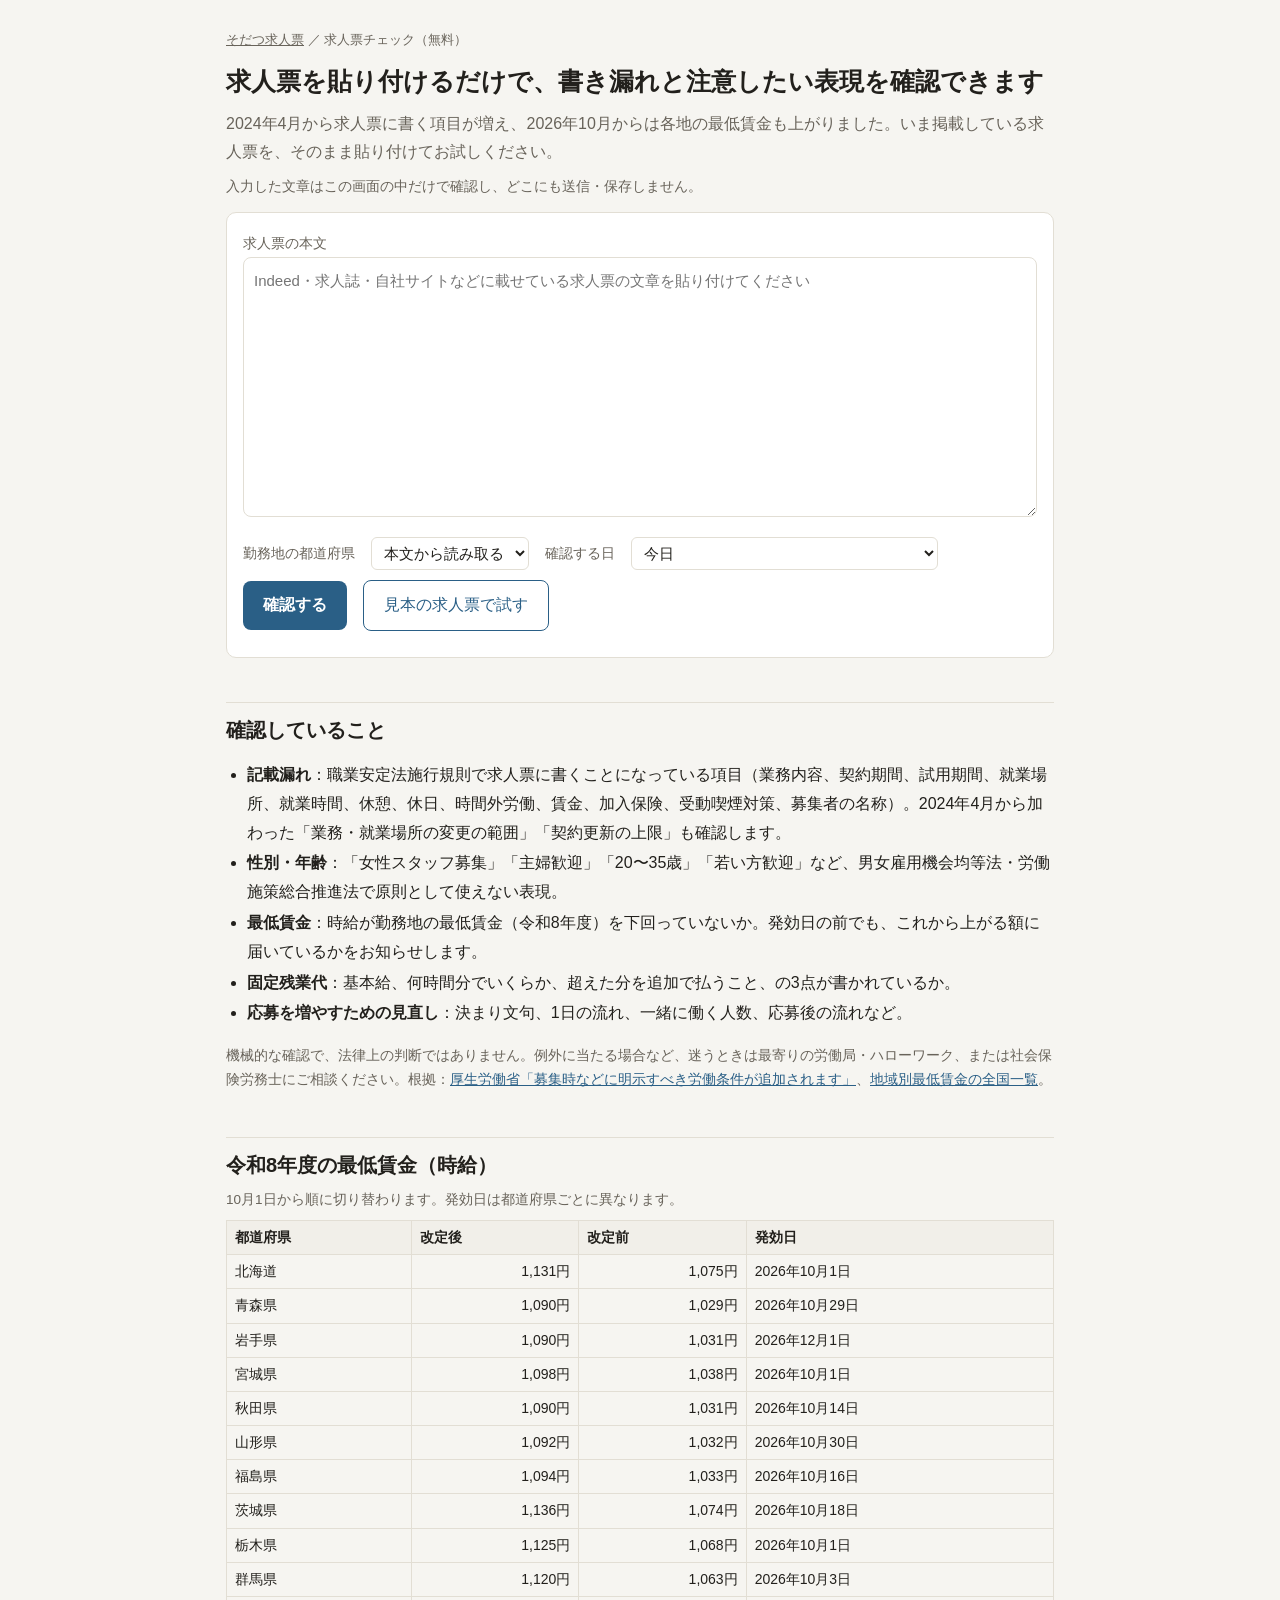
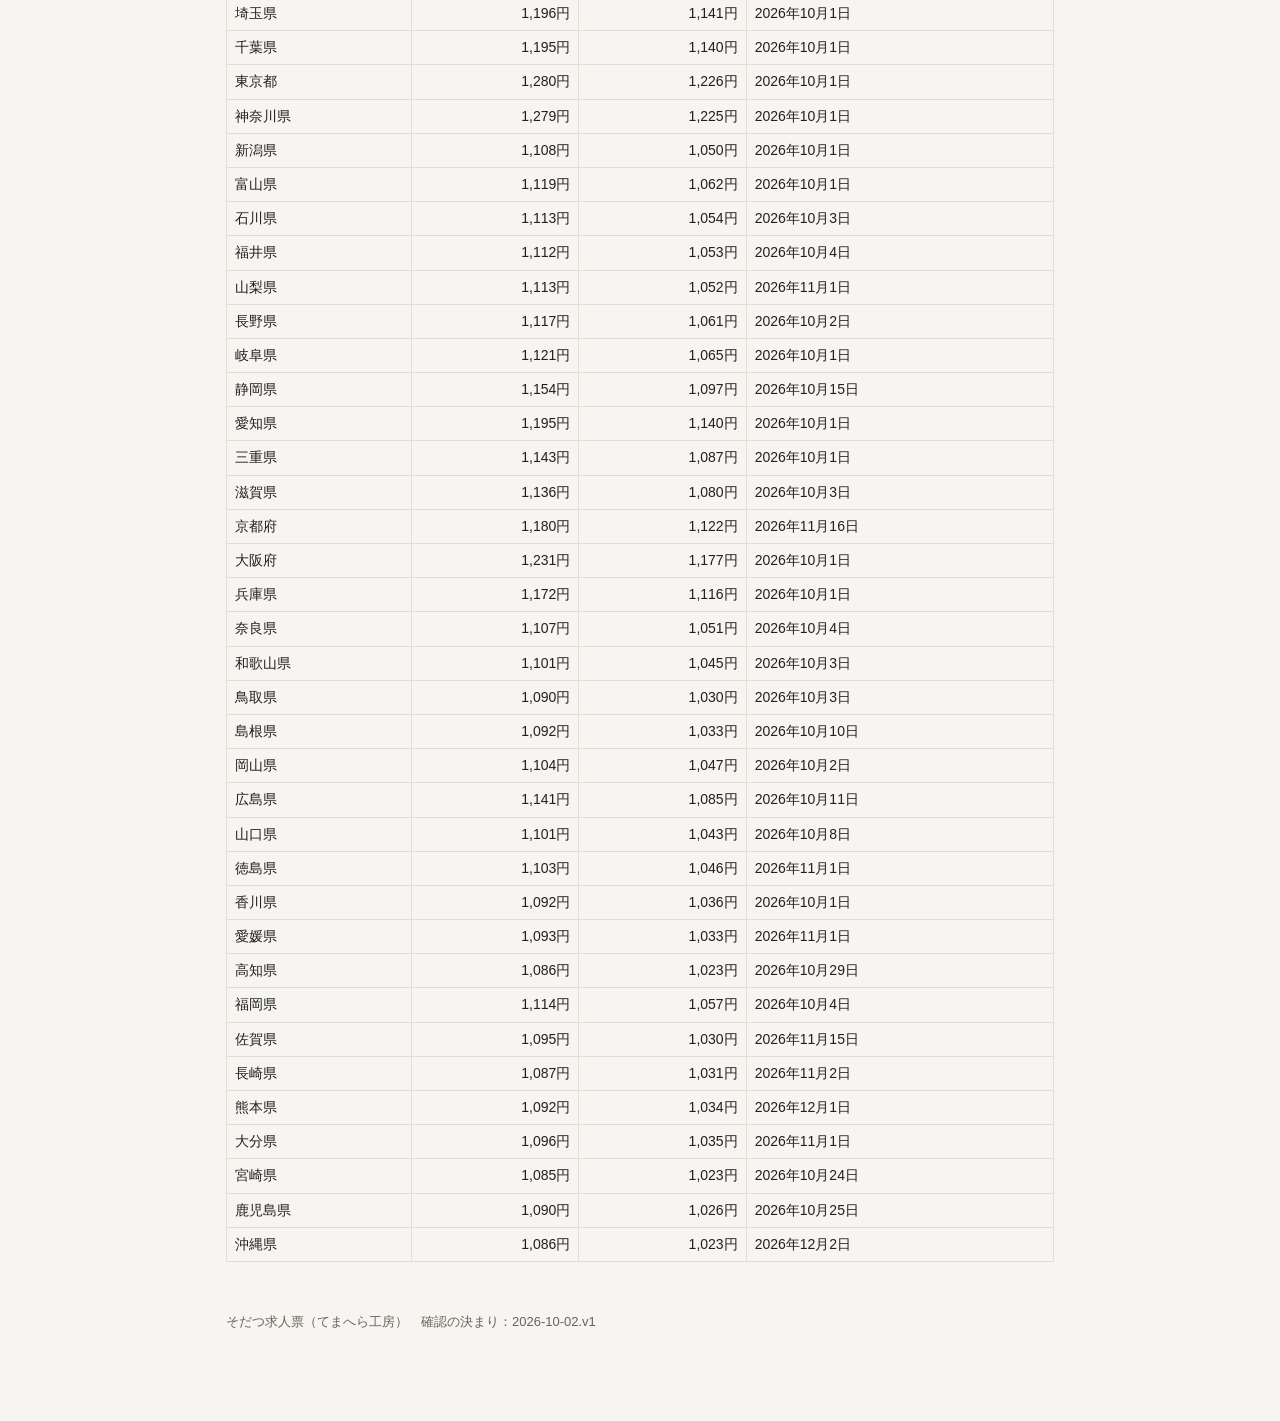
==== kyujin/check/index.html @ 01db684e "そだつ求人票（求人票の作成サービスと無料の求人票チェック）を追加 Co-Authored-By: Claude Opus 5.5 <noreply@anthropic.com>" ====
<!doctype html>
<html lang="ja">
<head>
<meta charset="utf-8">
<meta name="viewport" content="width=device-width,initial-scale=1">
<title>求人票チェック（無料）｜書き漏れ・NG表現・最低賃金</title>
<meta name="description" content="求人票を貼り付けるだけで、2024年4月から必要になった記載事項の漏れ、性別・年齢を限定する表現、2026年10月からの最低賃金を確認できます。入力した文章は送信されません。">
<link rel="stylesheet" href="../style.css">
</head>
<body>
<main>
<header class="top"><a href="../">そだつ求人票</a> ／ 求人票チェック（無料）</header>
<h1>求人票を貼り付けるだけで、書き漏れと注意したい表現を確認できます</h1>
<p class="lead">2024年4月から求人票に書く項目が増え、2026年10月からは各地の最低賃金も上がりました。いま掲載している求人票を、そのまま貼り付けてお試しください。</p>
<p class="muted">入力した文章はこの画面の中だけで確認し、どこにも送信・保存しません。</p>

<div class="card">
<label for="txt">求人票の本文</label>
<textarea id="txt" placeholder="Indeed・求人誌・自社サイトなどに載せている求人票の文章を貼り付けてください"></textarea>
<div class="row">
<label for="pref">勤務地の都道府県</label>
<select id="pref"><option value="">本文から読み取る</option></select>
<label for="date">確認する日</label>
<select id="date"></select>
</div>
<div class="row">
<button class="btn" id="go">確認する</button>
<button class="btn sub" id="sample">見本の求人票で試す</button>
</div>
</div>

<section id="result" hidden>
<div class="counts">
<div class="c-law"><b id="n-law">0</b>違反のおそれ</div>
<div class="c-missing"><b id="n-missing">0</b>記載漏れ</div>
<div class="c-hint"><b id="n-hint">0</b>見直しのヒント</div>
</div>
<p class="muted" id="pref-note"></p>
<div id="list"></div>
<div class="cta">
<p><b>直した求人票の作成もお受けしています</b></p>
<p>質問にお答えいただくだけで、記載事項をそろえた求人票をお作りします。掲載後は応募の数を伺いながら、毎月の見直しも承ります。</p>
<p><a class="btn" href="../#order">サービスの内容を見る</a></p>
</div>
</section>

<h2>確認していること</h2>
<ul>
<li><b>記載漏れ</b>：職業安定法施行規則で求人票に書くことになっている項目（業務内容、契約期間、試用期間、就業場所、就業時間、休憩、休日、時間外労働、賃金、加入保険、受動喫煙対策、募集者の名称）。2024年4月から加わった「業務・就業場所の変更の範囲」「契約更新の上限」も確認します。</li>
<li><b>性別・年齢</b>：「女性スタッフ募集」「主婦歓迎」「20〜35歳」「若い方歓迎」など、男女雇用機会均等法・労働施策総合推進法で原則として使えない表現。</li>
<li><b>最低賃金</b>：時給が勤務地の最低賃金（令和8年度）を下回っていないか。発効日の前でも、これから上がる額に届いているかをお知らせします。</li>
<li><b>固定残業代</b>：基本給、何時間分でいくらか、超えた分を追加で払うこと、の3点が書かれているか。</li>
<li><b>応募を増やすための見直し</b>：決まり文句、1日の流れ、一緒に働く人数、応募後の流れなど。</li>
</ul>
<p class="muted">機械的な確認で、法律上の判断ではありません。例外に当たる場合など、迷うときは最寄りの労働局・ハローワーク、または社会保険労務士にご相談ください。根拠：<a href="https://www.mhlw.go.jp/content/001114110.pdf" rel="noopener">厚生労働省「募集時などに明示すべき労働条件が追加されます」</a>、<a href="https://www.mhlw.go.jp/stf/seisakunitsuite/bunya/koyou_roudou/roudoukijun/minimumichiran/" rel="noopener">地域別最低賃金の全国一覧</a>。</p>

<h2>令和8年度の最低賃金（時給）</h2>
<p class="muted">10月1日から順に切り替わります。発効日は都道府県ごとに異なります。</p>
<div class="scroll"><table id="mw"><thead><tr><th>都道府県</th><th>改定後</th><th>改定前</th><th>発効日</th></tr></thead><tbody></tbody></table></div>

<footer>
<p>そだつ求人票（てまへら工房）　確認の決まり：2026-10-02.v1</p>
</footer>
</main>

<script src="../assets/minwage.js"></script>
<script src="../assets/check.js"></script>
<script>
(function () {
  'use strict';
  var $ = function (id) { return document.getElementById(id); };
  var SAMPLE = '★ホールスタッフ急募★\n女性スタッフ募集！20〜35歳くらいの方歓迎です。\nアットホームな職場で、誰でもできる簡単なお仕事です。\n\n給与：時給1,226円〜1,500円（研修中は時給1,200円）\n勤務地：東京都世田谷区（駅から徒歩3分）\n勤務時間：10:00〜15:00 シフト制\n休日：週2日〜\n未経験歓迎！主婦歓迎！\n';
  var NAMES = {law: '違反のおそれ', missing: '記載漏れ', hint: '見直しのヒント'};

  KyujinMinWage.prefs().forEach(function (p) {
    var o = document.createElement('option'); o.value = p; o.textContent = p; $('pref').appendChild(o);
  });
  var today = new Date(), iso = function (d) { return d.getFullYear() + '-' + ('0' + (d.getMonth() + 1)).slice(-2) + '-' + ('0' + d.getDate()).slice(-2); };
  [['今日', iso(today)], ['2026年12月2日（全都道府県の改定後）', '2026-12-02']].forEach(function (x) {
    var o = document.createElement('option'); o.value = x[1]; o.textContent = x[0]; $('date').appendChild(o);
  });

  function el(tag, cls, text) { var e = document.createElement(tag); if (cls) e.className = cls; if (text) e.textContent = text; return e; }

  function run() {
    var r = KyujinCheck.check($('txt').value, {pref: $('pref').value || null, date: $('date').value});
    $('result').hidden = false;
    ['law', 'missing', 'hint'].forEach(function (k) { $('n-' + k).textContent = r.counts[k]; });
    $('pref-note').textContent = r.prefs.length ? '勤務地：' + r.prefs.join('・') + ' として確認しました。' : '勤務地の都道府県が分からないため、最低賃金は確認していません（上で選べます）。';
    var list = $('list'); list.textContent = '';
    if (!r.findings.length) { list.appendChild(el('p', '', '気になる点は見つかりませんでした。')); }
    ['law', 'missing', 'hint'].forEach(function (lv) {
      var fs = r.findings.filter(function (f) { return f.level === lv; });
      if (!fs.length) return;
      list.appendChild(el('div', 'group-title', NAMES[lv] + '（' + fs.length + '件）'));
      fs.forEach(function (f) {
        var box = el('div', 'f ' + lv);
        box.appendChild(el('div', 't', f.title));
        if (f.where) box.appendChild(el('div', 'w', f.where));
        box.appendChild(el('div', 'd', f.detail));
        box.appendChild(el('div', 'x', f.fix));
        list.appendChild(box);
      });
    });
    $('result').scrollIntoView({behavior: 'smooth', block: 'start'});
  }

  $('go').addEventListener('click', run);
  $('sample').addEventListener('click', function () { $('txt').value = SAMPLE; run(); });

  var tb = document.querySelector('#mw tbody');
  KyujinMinWage.prefs().forEach(function (p) {
    var before = KyujinMinWage.at(p, '2000-01-01'), tr = document.createElement('tr');
    var d = before.nextDate.split('-');
    [p, before.next.toLocaleString('ja-JP') + '円', before.current.toLocaleString('ja-JP') + '円', d[0] + '年' + (+d[1]) + '月' + (+d[2]) + '日'].forEach(function (v, i) {
      var td = el('td', i === 1 || i === 2 ? 'n' : '', v); tr.appendChild(td);
    });
    tb.appendChild(tr);
  });
})();
</script>
</body>
</html>
---- kyujin/style.css ----
:root{--bg:#f6f5f1;--card:#fff;--ink:#22201c;--sub:#68635a;--line:#e2ded4;--acc:#2a5f86;--acc2:#e7eff6;--law:#b3261e;--law2:#fbe9e7;--miss:#a15c00;--miss2:#fdf1df;--hint:#2a6f4f;--hint2:#e6f2ec;--code:#f1efe9}
@media (prefers-color-scheme:dark){:root:not([data-theme="light"]){--bg:#171918;--card:#202322;--ink:#ecebe6;--sub:#a3a199;--line:#353937;--acc:#7db4dc;--acc2:#1d2b36;--law:#f2a39b;--law2:#3a1f1c;--miss:#f0c070;--miss2:#3a2d16;--hint:#86d1aa;--hint2:#1b3127;--code:#272a29}}
:root[data-theme="dark"]{--bg:#171918;--card:#202322;--ink:#ecebe6;--sub:#a3a199;--line:#353937;--acc:#7db4dc;--acc2:#1d2b36;--law:#f2a39b;--law2:#3a1f1c;--miss:#f0c070;--miss2:#3a2d16;--hint:#86d1aa;--hint2:#1b3127;--code:#272a29}
*{box-sizing:border-box}
html{-webkit-text-size-adjust:100%}
body{margin:0;background:var(--bg);color:var(--ink);font:16px/1.8 "Hiragino Sans","Noto Sans JP","Yu Gothic UI",sans-serif}
main{max-width:860px;margin:0 auto;padding:28px 16px 80px}
header.top{font-size:13px;color:var(--sub);margin-bottom:12px}
header.top a{color:var(--sub)}
h1{font-size:25px;line-height:1.45;margin:0 0 10px}
h2{font-size:20px;line-height:1.5;margin:44px 0 8px;padding-top:12px;border-top:1px solid var(--line)}
h2.first{border-top:0;margin-top:24px}
h3{font-size:16px;margin:18px 0 4px}
p{margin:8px 0}
a{color:var(--acc)}
.lead{color:var(--sub)}
.card{background:var(--card);border:1px solid var(--line);border-radius:10px;padding:16px;margin:12px 0}
textarea{width:100%;min-height:260px;padding:10px;border:1px solid var(--line);border-radius:8px;background:var(--card);color:var(--ink);font:inherit;font-size:15px;line-height:1.7;resize:vertical}
select{padding:6px 8px;border:1px solid var(--line);border-radius:6px;background:var(--card);color:var(--ink);font:inherit;font-size:15px;max-width:100%}
label{font-size:14px;color:var(--sub)}
.row{display:flex;flex-wrap:wrap;gap:8px 16px;align-items:center;margin:10px 0}
.btn{display:inline-block;background:var(--acc);color:#fff;border:0;border-radius:8px;padding:10px 20px;font:inherit;font-weight:600;cursor:pointer;text-decoration:none}
.btn.sub{background:transparent;color:var(--acc);border:1px solid var(--acc);font-weight:400}
.muted{color:var(--sub);font-size:13.5px}
.counts{display:grid;grid-template-columns:repeat(3,1fr);gap:8px;margin:12px 0}
.counts div{border-radius:8px;padding:8px 4px;text-align:center;font-size:12.5px;line-height:1.4;word-break:keep-all}
.counts b{display:block;font-size:24px}
.c-law{background:var(--law2);color:var(--law)}
.c-missing{background:var(--miss2);color:var(--miss)}
.c-hint{background:var(--hint2);color:var(--hint)}
.f{border-left:4px solid var(--line);background:var(--card);border-radius:0 8px 8px 0;padding:10px 12px;margin:8px 0}
.f.law{border-left-color:var(--law)}
.f.missing{border-left-color:var(--miss)}
.f.hint{border-left-color:var(--hint)}
.f .t{font-weight:600}
.f .w{font-size:13.5px;background:var(--code);border-radius:4px;padding:2px 6px;margin:4px 0;word-break:break-all}
.f .d{font-size:14px;color:var(--sub);margin:4px 0}
.f .x{font-size:14px}
.f .x::before{content:"直し方：";font-weight:600}
.group-title{font-size:15px;font-weight:600;margin:18px 0 4px}
table{border-collapse:collapse;width:100%;font-size:14px}
th,td{border:1px solid var(--line);padding:4px 8px;text-align:left}
th{background:var(--code);font-weight:600}
td.n{text-align:right;white-space:nowrap}
.scroll{overflow-x:auto}
.cta{background:var(--acc2);border-radius:10px;padding:16px;margin:20px 0}
.cta p{margin:4px 0}
.ba{display:grid;grid-template-columns:1fr 1fr;gap:10px}
@media (max-width:640px){.ba{grid-template-columns:1fr}}
.ba pre{white-space:pre-wrap;word-break:break-all;background:var(--card);border:1px solid var(--line);border-radius:8px;padding:10px;font-family:inherit;font-size:13.5px;line-height:1.7;margin:4px 0;max-height:520px;overflow:auto}
.ba .h{font-size:13px;font-weight:600;color:var(--sub)}
.tag{display:inline-block;font-size:12px;padding:0 8px;border-radius:999px;background:var(--acc2);color:var(--acc)}
ul,ol{padding-left:1.3em}
li{margin:2px 0}
.price td:last-child{text-align:right;white-space:nowrap}
.faq dt{font-weight:600;margin-top:14px}
.faq dt::before{content:"Q. ";color:var(--acc)}
.faq dd{margin:2px 0 0}
.flow{counter-reset:s;list-style:none;padding:0}
.flow li{counter-increment:s;position:relative;padding:6px 0 6px 40px}
.flow li::before{content:counter(s);position:absolute;left:0;top:6px;width:28px;height:28px;border-radius:50%;background:var(--acc);color:#fff;text-align:center;line-height:28px;font-size:14px;font-weight:600}
.report{white-space:pre-wrap;background:var(--card);border:1px solid var(--line);border-radius:8px;padding:12px;font-size:14px}
footer{margin-top:48px;font-size:13px;color:var(--sub)}
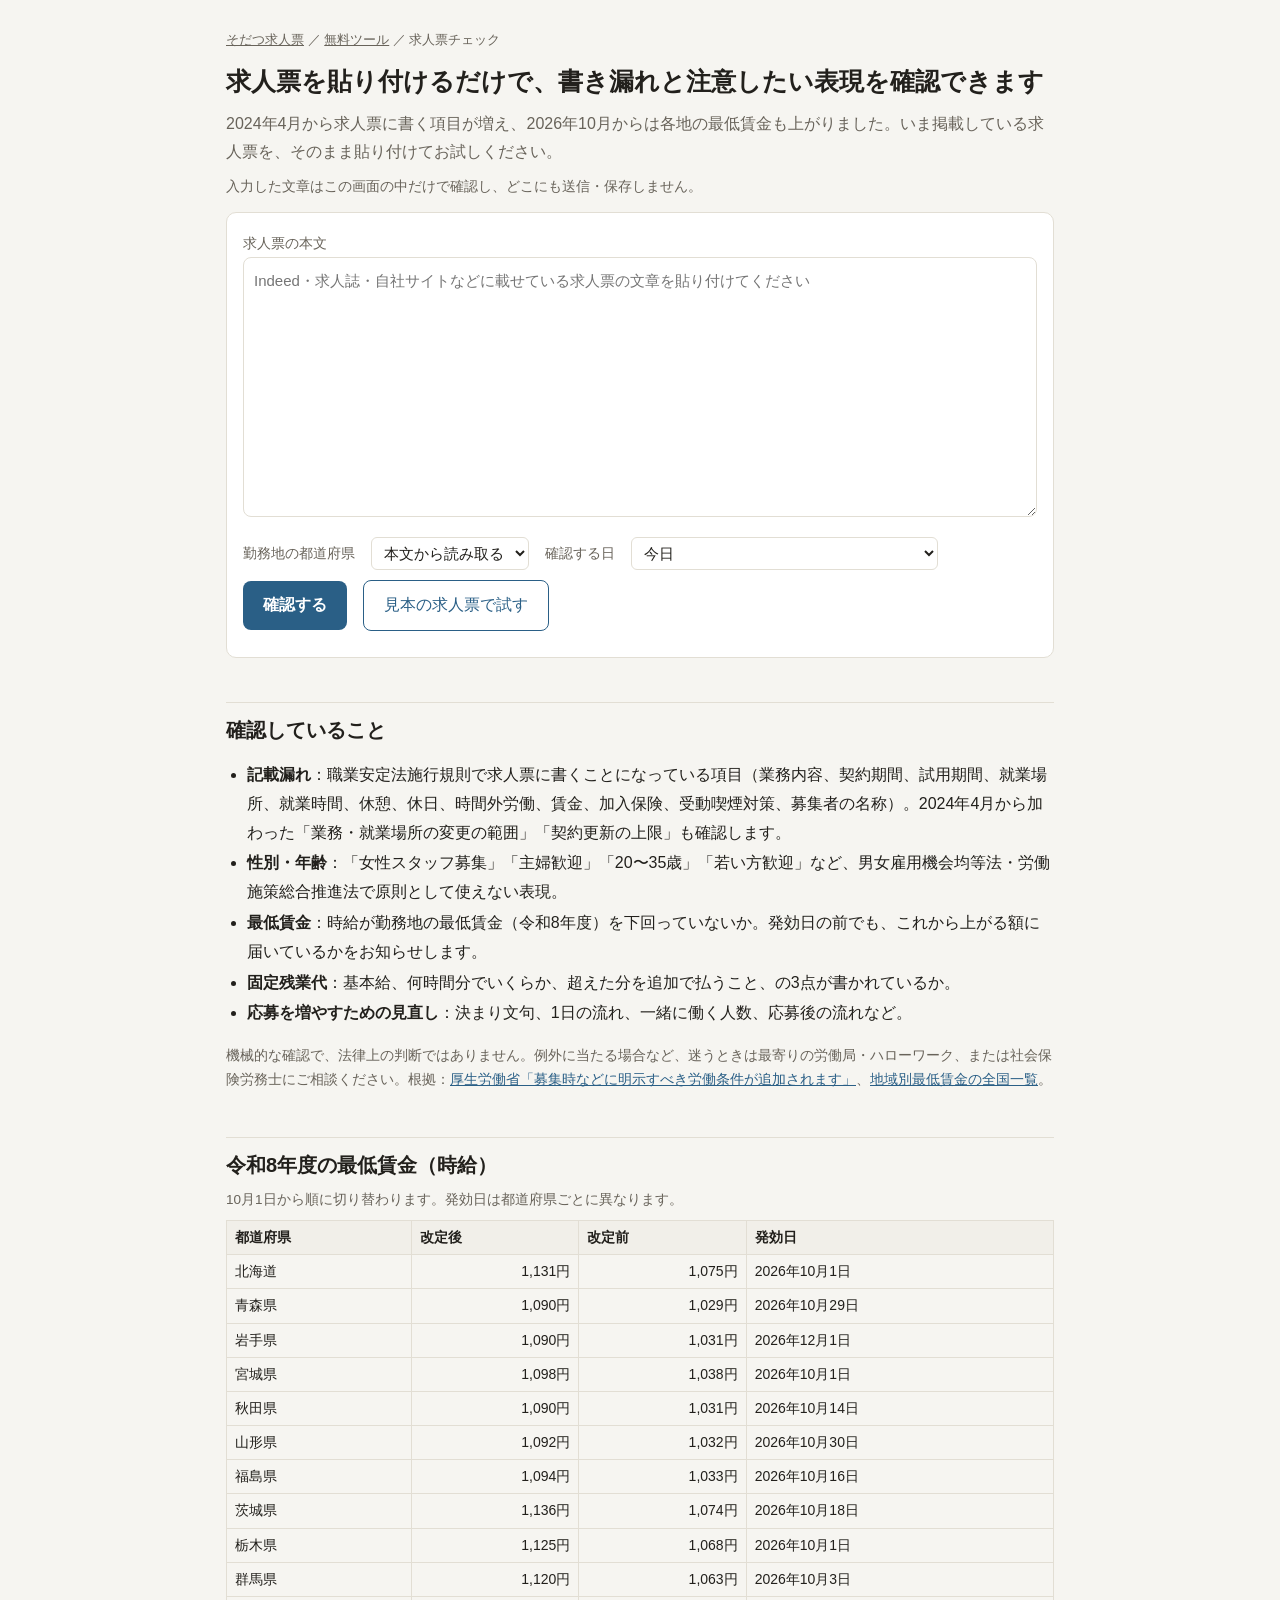
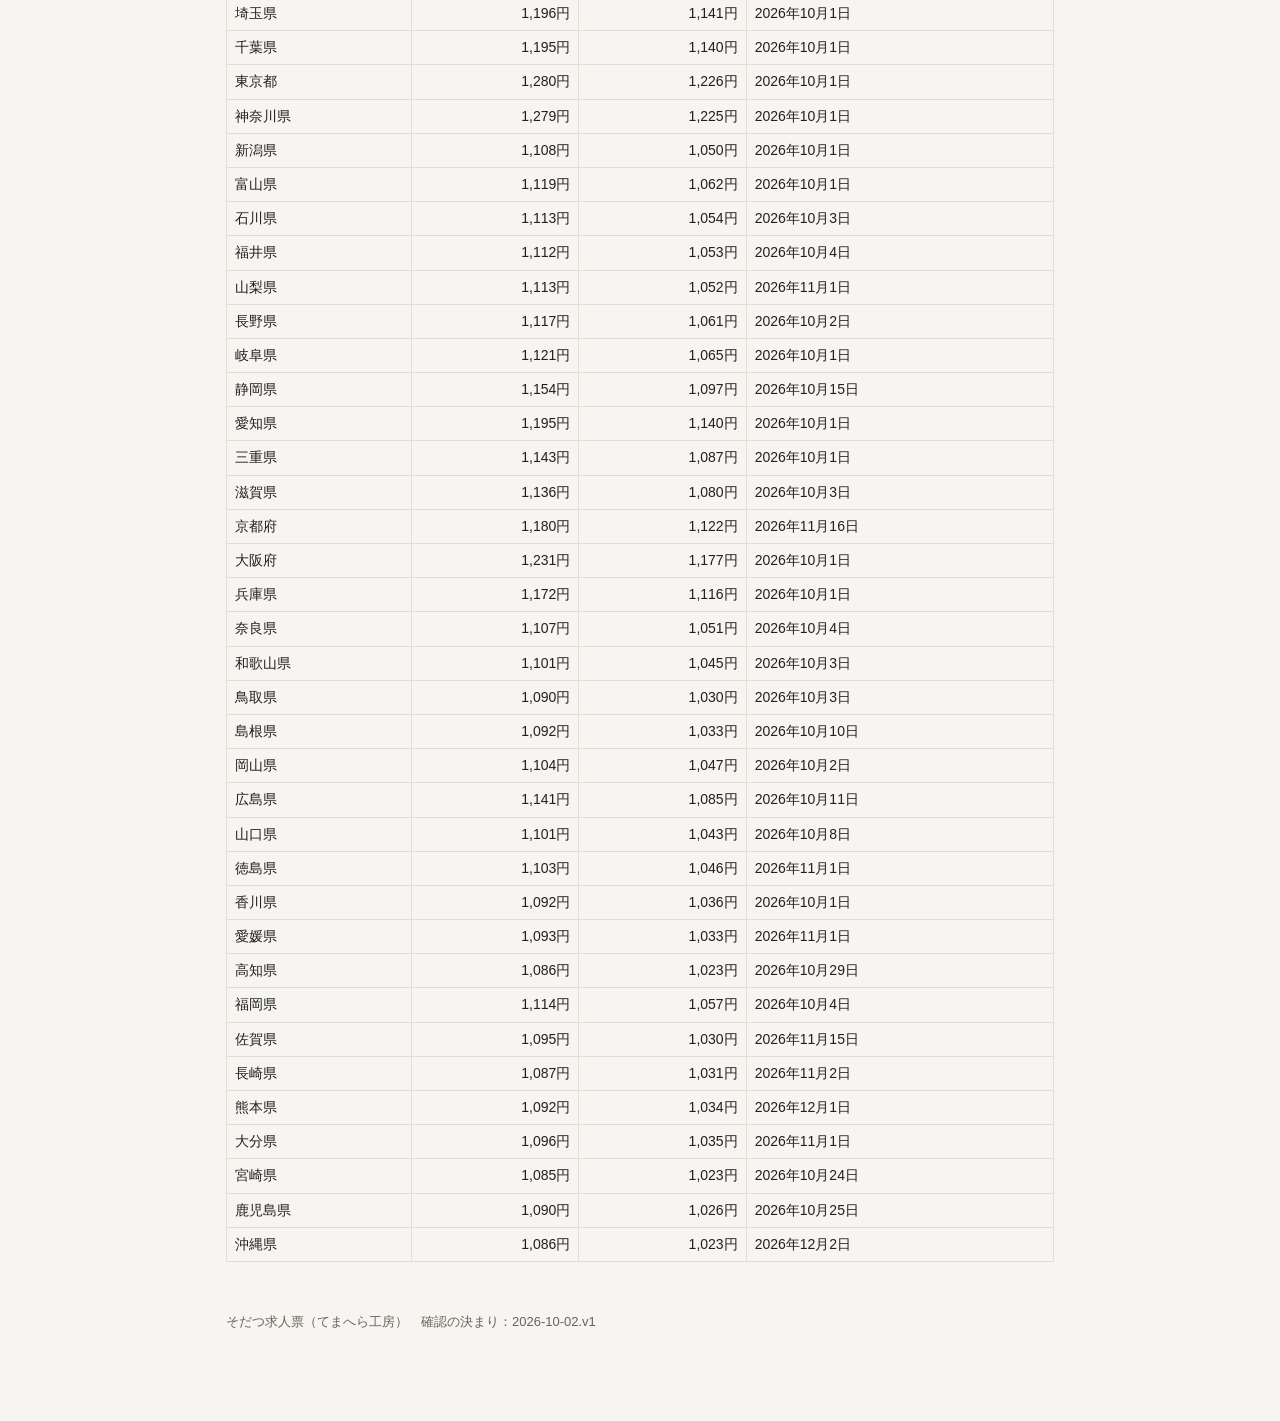
==== commit a68887e0: "無料ツールを追加（社会保険の加入判定・有給休暇・残業の上限・月給の最低賃金） Co-Authored-By: Claude Opus 5.5 <noreply@anthropic.com>" ====
--- a/kyujin/check/index.html
+++ b/kyujin/check/index.html
@@ -5,11 +5,12 @@
 <meta name="viewport" content="width=device-width,initial-scale=1">
 <title>求人票チェック（無料）｜書き漏れ・NG表現・最低賃金</title>
 <meta name="description" content="求人票を貼り付けるだけで、2024年4月から必要になった記載事項の漏れ、性別・年齢を限定する表現、2026年10月からの最低賃金を確認できます。入力した文章は送信されません。">
+<link rel="canonical" href="https://takaume1132-netizen.github.io/works/kyujin/check/">
 <link rel="stylesheet" href="../style.css">
 </head>
 <body>
 <main>
-<header class="top"><a href="../">そだつ求人票</a> ／ 求人票チェック（無料）</header>
+<header class="top"><a href="../">そだつ求人票</a> ／ <a href="../tools/">無料ツール</a> ／ 求人票チェック</header>
 <h1>求人票を貼り付けるだけで、書き漏れと注意したい表現を確認できます</h1>
 <p class="lead">2024年4月から求人票に書く項目が増え、2026年10月からは各地の最低賃金も上がりました。いま掲載している求人票を、そのまま貼り付けてお試しください。</p>
 <p class="muted">入力した文章はこの画面の中だけで確認し、どこにも送信・保存しません。</p>
--- a/kyujin/style.css
+++ b/kyujin/style.css
@@ -61,3 +61,6 @@
 .flow li::before{content:counter(s);position:absolute;left:0;top:6px;width:28px;height:28px;border-radius:50%;background:var(--acc);color:#fff;text-align:center;line-height:28px;font-size:14px;font-weight:600}
 .report{white-space:pre-wrap;background:var(--card);border:1px solid var(--line);border-radius:8px;padding:12px;font-size:14px}
 footer{margin-top:48px;font-size:13px;color:var(--sub)}
+input[type=number],input[type=date]{padding:6px 8px;border:1px solid var(--line);border-radius:6px;background:var(--card);color:var(--ink);font:inherit;font-size:15px;max-width:100%}
+.card h3{margin-top:0}
+.card h3 a{text-decoration:none}
